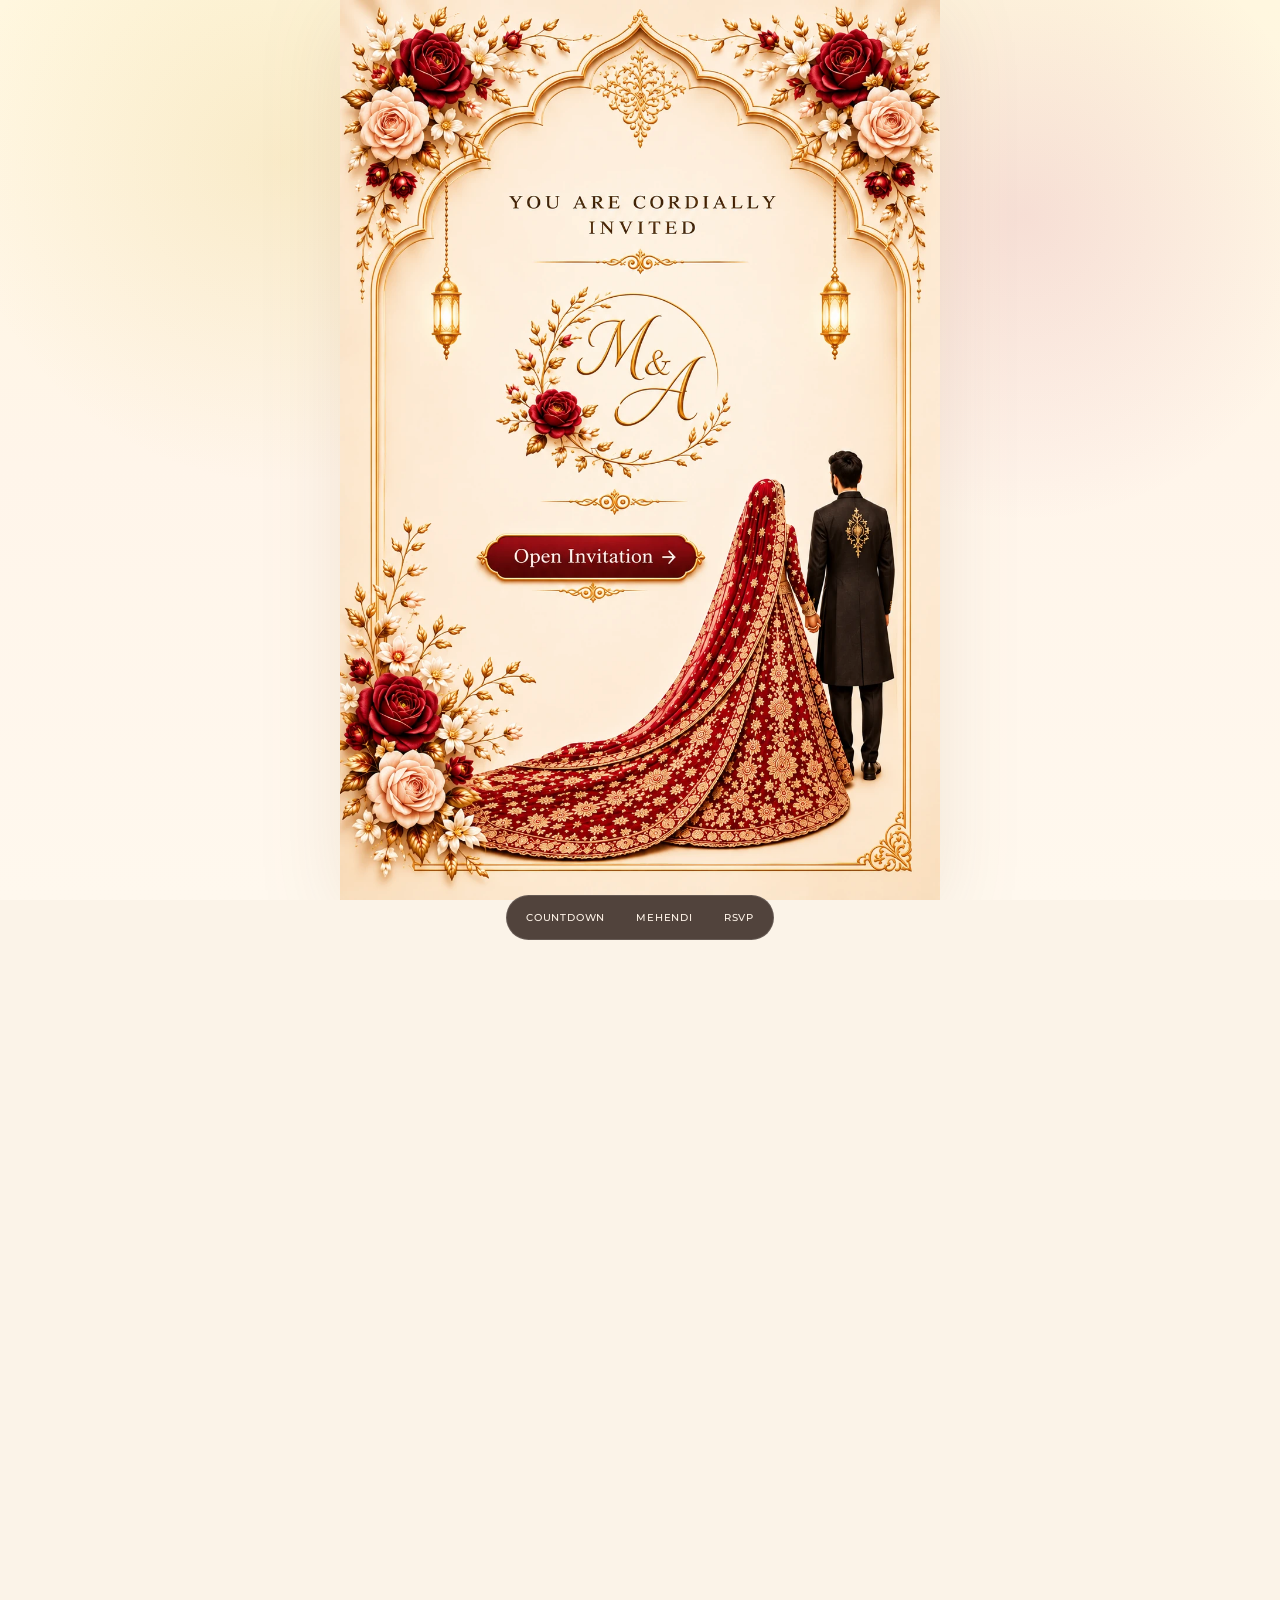
==== mehendi.html @ 067cf997 "Add files via upload" ====
<!DOCTYPE html>

<html class="" lang="en">
<head>
<meta charset="utf-8"/>
<meta content="width=device-width,initial-scale=1,viewport-fit=cover" name="viewport"/>
<meta content="#f7f1e8" name="theme-color"/>
<title>Mehvash &amp; Aliqyaan | Mehendi</title>
<meta content="Mehendi of Mehvash and Aliqyaan, Thursday 17 December 2026, Mehmaan Banquets, Mazagaon, Mumbai." name="description"/>
<link href="https://fonts.googleapis.com" rel="preconnect"/>
<link crossorigin="" href="https://fonts.gstatic.com" rel="preconnect"/>
<link href="https://fonts.googleapis.com/css2?family=Cormorant+Garamond:wght@400;500;600;700&amp;family=Great+Vibes&amp;family=Montserrat:wght@400;500;600&amp;display=swap" rel="stylesheet"/>
<link href="css/style.css" rel="stylesheet"/>
<link as="image" href="images/flower-burst-sprites.webp" rel="preload"/>
</head>
<body>
<div aria-hidden="true" class="invite-side-borders">
<div class="invite-side-border left"></div>
<div class="invite-side-border right"></div>
</div>
<div aria-hidden="true" class="petals"></div>
<div aria-hidden="true" class="ambient-flowers" id="ambientFlowers"></div>
<header class="hero" id="home"><div class="approved-cover">
<img class="approved-cover-art" src="images/approved-opening.webp" alt="M and A royal wedding invitation with floral arch, illuminated lanterns and couple" fetchpriority="high" />
<div class="approved-couple-motion" aria-hidden="true"></div>
<div class="approved-lantern approved-lantern-left" aria-hidden="true"></div>
<div class="approved-lantern approved-lantern-right" aria-hidden="true"></div>
<button type="button" id="openInvite" class="approved-open-button" aria-label="Open Invitation"><span class="sr-only">Open Invitation</span></button>
<div id="royalPetals" class="royal-petal-stage" aria-hidden="true"></div>
</div></header>
<main class="invite hidden" id="invite">
<section class="invitation-paper reveal" id="reception-details" aria-label="Mehendi invitation">
<div aria-hidden="true" class="paper-corner tl"></div><div aria-hidden="true" class="paper-corner tr"></div><div aria-hidden="true" class="paper-corner bl"></div><div aria-hidden="true" class="paper-corner br"></div>
<div class="paper-content">
<div class="paper-ornament ornamental-rule" aria-hidden="true"><span></span></div>
<div class="bismillah" dir="rtl" lang="ar">بِسْمِ اللَّهِ الرَّحْمَٰنِ الرَّحِيمِ</div>
<p class="blessing-copy">By the Grace of Allah, Vasila-e-Panjatan Pak (A.S.), Janabe Abbas Alamdar (A.S.), Eternal blessings of Maulaya Nooruddin Saheb (R.A.) &amp; Al Hayyul Muqaddas Syedna Mohammed Burhanuddin Saheb (R.A.) and dua of His Holiness Dr. Syedna Abu Jaffar us Sadiq Ali Qadar Mufaddal Saifuddin (T.U.S.)</p>
<div class="gold-divider ornamental-rule" aria-hidden="true"><span></span></div>
<p class="paper-kicker">With Blessings of</p><p class="family-lines">Late Kutubuddin Sulemanji Godiwala<br>Mrs. Mariam &amp; Late Mr. Taufiqhusain Savai</p>
<p class="hosts"><strong>Mrs. Safiabai K. Godiwala</strong><br><strong>Mrs. Tasneem &amp; Mr. Firoz Godiwala</strong></p>
<p class="invite-phrase">request the pleasure of your company to celebrate the</p>
<h1 class="paper-title">Mehendi</h1>
<p class="invite-phrase">of our beloved granddaughter &amp; daughter</p>
<div class="paper-names"><span>Mehvash</span><b>&amp;</b><span>Aliqyaan</span></div>
<p class="nickname">(Raju)</p>
<p class="parents">S/o. Late Verabhararao &amp; Mrs. Varalakshmi Gudhe</p>
<div class="gold-divider ornamental-rule" aria-hidden="true"><span></span></div>
<p class="paper-kicker insha">Insha Allah</p>
<div class="paper-date"><strong>Thursday, 17 December 2026</strong><span>10:30 AM onwards</span></div>
<p class="hijri">9th Rajjab 1448 Hijri</p>
<div class="gold-divider ornamental-rule" aria-hidden="true"><span></span></div>
<p class="paper-kicker">Venue</p><h2 class="paper-venue">Mehmaan Banquets</h2>
<p class="paper-address">Near Mufaddal Markaz, Husain Patel Marg,<br>Opp. Hamza Tower, Garden Lane,<br>Mazagaon, Mumbai - 400 010</p>
</div></section>
<section class="countdown-section reveal" id="countdown">
<div aria-hidden="true" class="card-corner tl"></div><div aria-hidden="true" class="card-corner tr"></div><div aria-hidden="true" class="card-corner bl"></div><div aria-hidden="true" class="card-corner br"></div>
<p class="kicker">Counting down to</p>
<h2>Mehendi</h2>
<p class="countdown-date">Thursday · 17 December 2026 · 10:30 AM onwards</p>
<div class="countdown-flourish ornamental-rule" aria-hidden="true"><span></span></div>
<div aria-label="Countdown to the Mehendi" class="countdown" role="timer" data-target="2026-12-17T10:30:00+05:30">
<div><strong id="days">00</strong><span>Days</span></div>
<div><strong id="hours">00</strong><span>Hours</span></div>
<div><strong id="minutes">00</strong><span>Minutes</span></div>
<div><strong id="seconds">00</strong><span>Seconds</span></div>
</div>
<p class="countdown-caption" id="countdownCaption">Until we celebrate together</p>
<div class="royal-actions"><a class="royal-action" href="https://calendar.google.com/calendar/render?action=TEMPLATE&amp;text=Mehvash+%26+Aliqyaan+Mehendi&amp;dates=20261217T050000Z%2F20261217T090000Z&amp;details=Mehendi&amp;location=Mehmaan+Banquets%2C+Near+Mufaddal+Markaz%2C+Husain+Patel+Marg%2C+Opp.+Hamza+Tower%2C+Garden+Lane%2C+Mazagaon%2C+Mumbai+400010" target="_blank" rel="noopener noreferrer"><span class="action-icon" aria-hidden="true"><svg viewBox="0 0 24 24"><rect x="3" y="5" width="18" height="16" rx="2"/><path d="M7 3v4M17 3v4M3 10h18M8 15h3M13 15h3"/></svg></span> Add to Calendar</a><a class="royal-action" href="https://www.google.com/maps/dir/?api=1&amp;destination=Mehmaan+Banquets%2C+Husain+Patel+Marg%2C+Mazagaon%2C+Mumbai+400010" target="_blank" rel="noopener noreferrer"><span class="action-icon" aria-hidden="true"><svg viewBox="0 0 24 24"><path d="M20 10c0 6-8 12-8 12S4 16 4 10a8 8 0 1 1 16 0Z"/><circle cx="12" cy="10" r="2.5"/></svg></span> Get Directions</a></div>
</section>


<section class="rsvp-section reveal" id="rsvp">
<div aria-hidden="true" class="card-corner tl"></div><div aria-hidden="true" class="card-corner tr"></div><div aria-hidden="true" class="card-corner bl"></div><div aria-hidden="true" class="card-corner br"></div>
<div class="rsvp-card">
<div class="rsvp-ornament ornamental-rule" aria-hidden="true"><span></span></div>
<p class="kicker">Kindly Respond</p>
<h2>RSVP</h2>
<p class="rsvp-copy">
          We would be delighted to celebrate with you. Please let us know if you will be joining us.
        </p>
<button class="royal-action royal-action-button" id="rsvpOpen" type="button"><span class="action-icon" aria-hidden="true"><svg viewBox="0 0 24 24"><rect x="2" y="5" width="20" height="14" rx="2"/><path d="m3 7 9 7 9-7"/></svg></span> RSVP Now <span aria-hidden="true">›</span></button>
<p class="rsvp-contact"><span class="rsvp-contact-label">R.S.V.P.</span>Mrs. Tasneem &amp; Mr. Firoz Godiwala<br><a href="tel:+919821693838">98216 93838</a> · <a href="tel:+919821893838">98218 93838</a></p>
</div>
</section>
</main>
<button aria-label="Pause background music" class="music-toggle" id="musicToggle" title="Music">♪</button>
<div class="music-status" id="musicStatus" role="status" aria-live="polite" hidden></div>
<nav class="bottom-nav" id="bottomNav">

<a href="#countdown">Countdown</a>
<a href="#reception-details">Mehendi</a>
<a href="#rsvp">RSVP</a>
</nav>
<script src="js/invitation.js"></script>
<div aria-labelledby="rsvpTitle" aria-modal="true" class="rsvp-modal" hidden id="rsvpModal" role="dialog">
<div class="rsvp-dialog">
<button aria-label="Close RSVP" class="modal-close" id="rsvpClose" type="button">×</button>
<div class="rsvp-modal-ornament ornamental-rule" aria-hidden="true"><span></span></div>
<p class="kicker">Your presence is our joy</p><h2 id="rsvpTitle">Kindly RSVP</h2>
<p class="rsvp-dialog-intro">Please let us know if you will celebrate with us.</p>
<form id="guestForm" data-event="mehendi">
<label><span class="field-label">Full name</span><input autocomplete="name" maxlength="100" name="name" required placeholder="Your full name" /></label>
<div class="guest-counts"><label><span class="field-label">Ladies</span><input max="20" min="0" name="ladies" type="number" inputmode="numeric" value="1" data-count /></label><label><span class="field-label">Gents</span><input max="20" min="0" name="gents" type="number" inputmode="numeric" value="0" data-count /></label></div>
<p class="count-hint">Including yourself</p>
<fieldset class="attendance-options"><legend>Will you be attending?</legend><label><input type="radio" name="attending" value="Yes" required checked /><span>Joyfully accepts</span></label><label><input type="radio" name="attending" value="No" required /><span>Regretfully declines</span></label></fieldset>
<button class="royal-action royal-action-button submit-rsvp" type="submit"><span class="action-icon" aria-hidden="true"><svg viewBox="0 0 24 24"><path d="m22 2-7 20-4-9-9-4Z"/><path d="M22 2 11 13"/></svg></span> <span id="submitLabel">Send RSVP</span></button>
<p id="rsvpStatus" role="status" aria-live="polite"></p>
</form><p class="local-note" id="rsvpModeNote"></p></div></div>
<script src="js/config.js"></script><script src="js/rsvp.js"></script></body></html>
---- css/style.css ----
:root{
  --ivory:#f7f1e8;
  --paper:#fffaf2;
  --ink:#40362e;
  --muted:#7d6e62;
  --rose:#9b5d5c;
  --rose-dark:#6d3f40;
  --gold:#b58a52;
  --line:rgba(126,91,64,.23);
  --shadow:0 24px 70px rgba(62,42,30,.18);
}
*{box-sizing:border-box}
html{scroll-behavior:smooth}

body{
  margin:0;
  color:var(--ink);
  background:
    radial-gradient(circle at 15% 10%,rgba(181,138,82,.10),transparent 28%),
    radial-gradient(circle at 88% 30%,rgba(155,93,92,.09),transparent 25%),
    var(--ivory);
  font-family:"Cormorant Garamond",serif;
  overflow-x:hidden;
}
body::before{
  content:"";
  position:fixed; inset:0; pointer-events:none; z-index:-1;
  background-image:url("data:image/svg+xml,%3Csvg xmlns='http://www.w3.org/2000/svg' width='180' height='180' viewBox='0 0 180 180'%3E%3Cg fill='none' stroke='%23b58a52' stroke-opacity='.055'%3E%3Cpath d='M20 90c30-45 55-45 80 0s50 45 60 0'/%3E%3Ccircle cx='22' cy='90' r='3'/%3E%3Ccircle cx='158' cy='90' r='3'/%3E%3C/g%3E%3C/svg%3E");
}
a{color:inherit}
.hero{
  min-height:100svh;
  display:grid;
  place-items:center;
  padding:28px 20px 72px;
  position:relative;
  isolation:isolate;
}



.eyebrow,.kicker{
  font:600 11px "Montserrat",sans-serif;
  letter-spacing:.28em;text-transform:uppercase;color:var(--gold);
}

.hero h1{
  margin:14px 0 12px; line-height:.88; font-weight:400;
}
.hero h1 span{
  display:block;font-family:"Great Vibes",cursive;font-size:clamp(64px,18vw,118px);color:var(--rose-dark)
}
.hero h1 small{
  display:block;font-size:26px;color:var(--gold);font-weight:400;margin:8px 0
}

.invite{transition:.6s}
.hidden{visibility:hidden}
section{padding:95px 22px}

.intro h2,.section-heading h2,.countdown-section h2,.closing h2{
  font-size:clamp(43px,8vw,72px);font-weight:500;margin:8px 0 18px;line-height:1
}

.countdown-section{
  text-align:center;
  background:linear-gradient(rgba(72,49,40,.94),rgba(72,49,40,.94)),
    radial-gradient(circle at 20% 20%,#8a6154,#3f302a);
  color:#fff8ef;
}
.countdown-section .kicker{color:#dbb982}
.countdown-date{font-size:20px;color:#e6d8ca}
.countdown{
  max-width:760px;margin:32px auto 12px;
  display:grid;grid-template-columns:repeat(4,1fr);gap:12px
}
.countdown div{
  border:1px solid rgba(255,255,255,.18);border-radius:18px;padding:22px 8px 16px;
  background:rgba(255,255,255,.05);backdrop-filter:blur(5px)
}
.countdown strong{display:block;font-size:clamp(34px,8vw,60px);font-weight:500}
.countdown span{font:500 10px "Montserrat",sans-serif;letter-spacing:.18em;text-transform:uppercase;color:#dccbbb}

.bottom-nav{
  position:fixed;bottom:14px;left:50%;transform:translateX(-50%) translateY(120%);
  z-index:20;background:rgba(63,48,42,.9);backdrop-filter:blur(12px);
  border:1px solid rgba(255,255,255,.12);border-radius:99px;padding:5px;
  display:flex;gap:3px;transition:.6s
}
.bottom-nav.show{transform:translateX(-50%) translateY(0)}
.bottom-nav a{
  color:#fff4e9;text-decoration:none;padding:10px 14px;border-radius:99px;
  font:500 10px "Montserrat",sans-serif;letter-spacing:.08em;text-transform:uppercase
}
.bottom-nav a:hover{background:rgba(255,255,255,.09)}
.reveal{opacity:0;transform:translateY(28px);transition:opacity .9s ease,transform .9s ease}
.reveal.visible{opacity:1;transform:none}

.petals span{
  position:fixed;top:-30px;z-index:0;pointer-events:none;color:rgba(155,93,92,.22);
  animation:fall linear forwards;font-size:18px
}
@keyframes fall{to{transform:translate3d(var(--drift),110vh,0) rotate(360deg);opacity:.1}}

@media(max-width:740px){
  section{padding:76px 18px}
  
  
  
  .countdown{gap:7px}
  .countdown div{border-radius:14px;padding:18px 4px 13px}
  
  
}

/* --- Draft 2: refined envelope --- */

.blessing-copy{
  margin:30px auto 26px;
  max-width:760px;
  padding:26px 24px;
  border-block:1px solid var(--line);
}
.blessing-copy p{font-size:20px!important;line-height:1.75!important;margin:0!important;color:#5e5147!important}
.bismillah{
  font-family:"Amiri","Cormorant Garamond",serif;
  font-size:32px;color:var(--rose-dark);margin:30px 0 18px
}

.music-toggle{
  position:fixed;right:16px;bottom:18px;z-index:30;
  width:48px;height:48px;border-radius:50%;border:1px solid rgba(255,255,255,.18);
  background:rgba(63,48,42,.92);color:#fff4e9;
  font:24px Georgia,serif;cursor:pointer;box-shadow:0 8px 24px rgba(45,30,25,.22);
  transform:translateY(100px);opacity:0;transition:.5s ease
}
.music-toggle.show{transform:none;opacity:1}
.music-toggle.paused{opacity:.55}
.music-toggle::after{
  content:"";position:absolute;inset:-5px;border:1px solid rgba(181,138,82,.4);border-radius:50%;
  animation:musicPulse 2.2s infinite
}
.music-toggle.paused::after{animation:none}
@keyframes musicPulse{50%{transform:scale(1.12);opacity:.2}}

@media(max-width:740px){
  
  
  .blessing-copy{padding-inline:10px}
  .blessing-copy p{font-size:18px!important}
  
  .music-toggle{right:12px;bottom:75px}
}

/* --- Draft 3: celebratory jewel-tone wedding theme --- */
:root{
  --ivory:#fff8e8;
  --paper:#fffaf0;
  --ink:#3b2436;
  --muted:#7b5b67;
  --rose:#b21f59;
  --rose-dark:#7f143f;
  --gold:#d6a52a;
  --line:rgba(182,126,31,.30);
  --shadow:0 24px 70px rgba(91,28,57,.18);
}

body{
  background:
    radial-gradient(circle at 12% 8%,rgba(214,165,42,.18),transparent 26%),
    radial-gradient(circle at 88% 22%,rgba(178,31,89,.16),transparent 24%),
    radial-gradient(circle at 50% 78%,rgba(83,42,117,.11),transparent 30%),
    linear-gradient(180deg,#fff8e8 0%,#fff4df 46%,#fff8ee 100%);
}

body::before{
  background-image:
    radial-gradient(circle at 20% 20%,rgba(214,165,42,.08) 0 2px,transparent 2px),
    radial-gradient(circle at 80% 70%,rgba(178,31,89,.06) 0 2px,transparent 2px);
  background-size:44px 44px,58px 58px;
}

.hero{
  background:
    radial-gradient(circle at 20% 15%,rgba(255,218,115,.22),transparent 28%),
    radial-gradient(circle at 85% 25%,rgba(178,31,89,.16),transparent 26%),
    linear-gradient(180deg,#fff5db,#fff9ef);
}

.hero h1 span,
.event-details h3,
.couple-lockup span,
.closing h2 span,
.compliments .family-word{
  color:#9b174d;
}

.bismillah{
  color:#8f1647;
  font-size:36px;
  text-shadow:0 1px 0 #fff;
}

.blessing-copy{
  background:linear-gradient(145deg,rgba(255,255,255,.62),rgba(255,245,219,.78));
  border:1px solid rgba(214,165,42,.42);
  border-radius:24px;
  box-shadow:0 14px 36px rgba(130,67,20,.08);
}

.countdown-section{
  background:
    radial-gradient(circle at 20% 10%,rgba(255,204,84,.18),transparent 24%),
    radial-gradient(circle at 80% 80%,rgba(191,52,103,.25),transparent 30%),
    linear-gradient(135deg,#5a1747 0%,#7f143f 45%,#4b1d58 100%);
}

.countdown-section .kicker{
  color:#ffd36b;
}

.countdown div{
  background:rgba(255,255,255,.08);
  border-color:rgba(255,221,138,.28);
}

.countdown span{
  color:#f4dba5;
}

.event-time,
.venue span,
.kicker{
  color:#c28c19;
}

.music-toggle{
  background:linear-gradient(145deg,#7f143f,#4f1a55);
  color:#ffe8a7;
}

@media(max-width:740px){
  .bismillah{font-size:30px}
}

/* --- Draft 3 Heart Intro + MP3 version --- */
.hero{
  min-height:100svh;
  display:grid;
  place-items:center;
  padding:28px 20px 72px;
  position:relative;
  isolation:isolate;
  overflow:hidden;
}
.hero::before{
  content:"";
  position:absolute; inset:0; z-index:-1;
  background:
    radial-gradient(circle at 50% 34%, rgba(255,255,255,.58), transparent 19%),
    radial-gradient(circle at 22% 18%, rgba(214,165,42,.14), transparent 26%),
    radial-gradient(circle at 80% 24%, rgba(178,31,89,.11), transparent 25%),
    linear-gradient(180deg,#fff7df 0%,#fff5ea 52%,#fff8ee 100%);
}





/* hide old envelope-only pieces if any remain */

/* --- Refined jeweled heart + floral opening --- */



.burst-flower{
  position:absolute;
  left:50%;top:50%;
  width:36px;height:36px;
  background-image:url("../images/flower-burst-sprites.webp");
  background-size:200% 200%;
  background-repeat:no-repeat;
  transform:translate(-50%,-50%) scale(.2);
  opacity:0;
  animation:flowerExplode var(--dur) cubic-bezier(.14,.72,.22,1) forwards;
  animation-delay:var(--delay);
}
.burst-flower::before{
  content:none;
  position:absolute;inset:0;
  background:var(--flower);
  border-radius:50% 0 50% 50%;
  transform:rotate(45deg);
  box-shadow:
    0 -8px 0 -2px var(--flower),
    8px 0 0 -2px var(--flower),
    0 8px 0 -2px var(--flower),
    -8px 0 0 -2px var(--flower);
}
.burst-flower::after{
  content:none;
  position:absolute;left:50%;top:50%;
  width:5px;height:5px;border-radius:50%;
  background:#f1cf68;
  transform:translate(-50%,-50%);
}
@keyframes flowerExplode{
  0%{opacity:0;transform:translate(-50%,-50%) scale(.15) rotate(0)}
  16%{opacity:1}
  72%{opacity:.92}
  100%{
    opacity:0;
    transform:
      translate(calc(-50% + var(--x)),calc(-50% + var(--y)))
      scale(var(--scale)) rotate(var(--rot));
  }
}

/* subtle, low-density flowers across the invitation */
.ambient-flowers{
  position:fixed;
  inset:0;
  z-index:0;
  pointer-events:none;
  overflow:hidden;
}
.ambient-flower{
  position:absolute;
  top:-40px;
  width:12px;height:12px;
  opacity:0;
  animation:ambientFall var(--fallDur) linear forwards;
}
.ambient-flower::before{
  content:"";
  position:absolute;inset:0;
  background:var(--flower);
  border-radius:50% 0 50% 50%;
  transform:rotate(45deg);
  box-shadow:
    0 -5px 0 -1px var(--flower),
    5px 0 0 -1px var(--flower),
    0 5px 0 -1px var(--flower),
    -5px 0 0 -1px var(--flower);
}
.ambient-flower::after{
  content:"";
  position:absolute;left:50%;top:50%;
  width:3px;height:3px;border-radius:50%;
  background:rgba(214,165,42,.75);
  transform:translate(-50%,-50%);
}
@keyframes ambientFall{
  0%{
    opacity:0;
    transform:translate3d(0,-20px,0) rotate(0deg) scale(var(--flowerScale));
  }
  10%{opacity:var(--flowerOpacity)}
  88%{opacity:var(--flowerOpacity)}
  100%{
    opacity:0;
    transform:translate3d(var(--drift),110vh,0) rotate(var(--spin)) scale(var(--flowerScale));
  }
}

/* keep decorative flowers behind all content */
.hero,.invite,.bottom-nav,.music-toggle{position:relative;z-index:2}
.bottom-nav,.music-toggle{position:fixed}

/* disable older star/petal stream in this version */
.petals{display:none!important;}

@media(max-width:740px){
  
  .burst-flower{width:30px;height:30px}
}

/* --- Mobile-first refinements + RSVP --- */
html{
  -webkit-text-size-adjust:100%;
}
body{
  min-width:320px;
}
img,svg{
  max-width:100%;
}
button,a{
  -webkit-tap-highlight-color:transparent;
}
.hero-content,
.intro,
.events-section,
.compliments,
.closing,
.rsvp-section{
  width:100%;
}

.rsvp-section{
  padding:90px 20px;
  max-width:900px;
  margin:0 auto;
}
.rsvp-card{
  position:relative;
  text-align:center;
  padding:54px 34px;
  border:1px solid rgba(214,165,42,.42);
  border-radius:28px;
  background:
    radial-gradient(circle at 50% 0%,rgba(214,165,42,.14),transparent 32%),
    linear-gradient(145deg,rgba(255,255,255,.92),rgba(255,240,226,.90));
  box-shadow:0 22px 60px rgba(104,33,68,.13);
  overflow:hidden;
}
.rsvp-card::before,
.rsvp-card::after{
  content:"";
  position:absolute;
  width:110px;height:110px;
  border:1px solid rgba(178,31,89,.18);
  border-radius:50%;
}
.rsvp-card::before{left:-48px;top:-48px}
.rsvp-card::after{right:-48px;bottom:-48px}
.rsvp-ornament{
  font-size:28px;
  color:var(--gold);
}
.rsvp-card h2{
  margin:8px 0 12px;
  font-size:clamp(48px,8vw,72px);
  font-weight:500;
  color:var(--rose-dark);
}
.rsvp-copy{
  max-width:620px;
  margin:0 auto 28px;
  font-size:20px;
  line-height:1.6;
  color:#66574d;
}

@media(max-width:740px){
  .hero{
    min-height:100svh;
    padding:18px 16px 84px;
  }
  
  
  
  .hero h1 span{
    font-size:clamp(58px,20vw,88px);
  }
  
  
  

  section{
    padding:68px 16px;
  }

  
  .blessing-copy{
    margin:22px 0;
    padding:22px 16px;
    border-radius:18px;
  }
  .blessing-copy p{
    font-size:17px!important;
    line-height:1.68!important;
  }
  .bismillah{
    font-size:30px;
    line-height:1.5;
    margin-top:8px;
  }
  
  
  
  
  
  
  

  .countdown-section{
    padding-left:12px;
    padding-right:12px;
  }
  .countdown-section h2{
    font-size:42px;
  }
  .countdown-date{
    font-size:18px;
  }
  .countdown{
    grid-template-columns:repeat(4,minmax(0,1fr));
    width:100%;
    gap:6px;
  }
  .countdown div{
    min-width:0;
    padding:15px 2px 12px;
    border-radius:12px;
  }
  .countdown strong{
    font-size:clamp(27px,9vw,40px);
  }
  .countdown span{
    font-size:8px;
    letter-spacing:.10em;
  }
  

  
  
  
  
  
  
  
  
  
  
  
  
  
  
  

  .rsvp-section{
    padding:64px 14px;
  }
  .rsvp-card{
    padding:38px 18px;
    border-radius:22px;
  }
  .rsvp-card h2{
    font-size:50px;
  }
  .rsvp-copy{
    font-size:18px;
  }
  
  

  
  

  .bottom-nav{
    bottom:8px;
    max-width:calc(100vw - 16px);
    overflow-x:auto;
    padding:4px;
    gap:0;
    scrollbar-width:none;
  }
  .bottom-nav::-webkit-scrollbar{display:none}
  .bottom-nav a{
    flex:0 0 auto;
    padding:10px 11px;
    font-size:9px;
    letter-spacing:.05em;
  }
  .music-toggle{
    right:10px;
    bottom:64px;
    width:44px;
    height:44px;
  }

  .ambient-flower{
    width:10px;
    height:10px;
  }
}

@media(max-width:390px){
  .hero h1 span{
    font-size:56px;
  }
  
  .countdown span{
    letter-spacing:.06em;
    font-size:7px;
  }
  
  .bottom-nav a{
    padding:9px 9px;
  }
}

/* Keep the opening artwork proportional, including on landscape screens. */

/* Fixed floral edges stay in place while the opened invitation scrolls. */
:root{--invite-border-width:clamp(24px,6vw,96px)}
.invite-side-borders{
  position:fixed;
  inset:0;
  z-index:10;
  pointer-events:none;
  user-select:none;
  opacity:0;
  visibility:hidden;
  transition:opacity 1s ease,visibility 1s ease;
}
.invite-open .invite-side-borders{opacity:1;visibility:visible}
.invite-side-border{
  position:absolute;
  top:0;
  bottom:0;
  width:var(--invite-border-width);
  /* The floral artwork occupies the middle third of the transparent PNG.
     Fit that strip to the rail and repeat vertically without stretching it. */
  background-position:center top;
  background-size:300% auto;
  background-repeat:repeat-y;
  background-color:transparent;
}
.invite-side-border.left{left:0}
.invite-side-border.right{right:0;transform:scaleX(-1)}
#invite{
  padding-inline:calc(var(--invite-border-width) + 8px);
}

@media(max-width:740px){
  #invite > section{padding-inline:10px}
  
  
  
  #invite .countdown{gap:4px}
  #invite .countdown strong{font-size:clamp(26px,7vw,44px)}
}
@media(prefers-reduced-motion:reduce){
  .invite-side-borders{transition:none}
}

/* Separate artwork from details so long addresses never obscure it. */

/* Compact event details with touch-friendly inline map links. */

/* Keep the hashtag proportional and allow the revealed hero to grow on phones. */


/* A single reception card stands alone without timeline markers. */

/* Reception-specific refinements, preserving the original reference design */
:root{color-scheme:light}
body{background:#fcf4e9}

.rsvp-modal[hidden]{display:none!important}
.rsvp-modal{position:fixed;inset:0;z-index:99999;background:rgba(42,14,20,.66);display:grid;place-items:center;padding:18px;overflow:auto}
.rsvp-dialog{position:relative;width:min(100%,470px);max-height:92vh;overflow:auto;background:#fff7e9;border:2px solid #c49a50;border-radius:20px;padding:35px 24px;box-shadow:0 20px 70px #260d184a;text-align:center;color:#4b2520}
.rsvp-dialog h2{color:#861e35;font-family:"Cormorant Garamond",serif;font-size:2.5rem;margin:8px}
.rsvp-dialog form{display:grid;gap:14px;text-align:left}
.rsvp-dialog label{display:grid;gap:6px;font:500 14px Montserrat,sans-serif}
.rsvp-dialog input,.rsvp-dialog select{width:100%;border:1px solid #cba971;background:#fffdf7;border-radius:8px;padding:12px;font:inherit;color:#4b2520}

.modal-close{position:absolute;right:14px;top:10px;border:0;background:none;font-size:30px;color:#8b1d36;cursor:pointer}
.local-note{font-size:12px;line-height:1.5;opacity:.8;margin-top:14px}
@media(max-width:600px){.rsvp-dialog{padding:30px 18px}}

/* Royal cover: approved M&A artwork, while keeping the reference site's inner pages. */
html,body {background:#fbf3e8!important;}

.sr-only{position:absolute;width:1px;height:1px;overflow:hidden;clip:rect(0,0,0,0);white-space:nowrap;}
.royal-petal-stage{position:absolute;inset:0;pointer-events:none;overflow:hidden;z-index:4;}
.royal-petal{position:absolute;left:var(--x);top:-8%;width:13px;height:18px;background:linear-gradient(130deg,#a30d32,#ef9b9c);border-radius:80% 0 80% 10%;opacity:0;animation:royal-petal-fall var(--duration) ease-in var(--delay) both;}
@keyframes royal-petal-fall{0%{transform:translate3d(0,-30px,0) rotate(0);opacity:0}15%{opacity:.9}100%{transform:translate3d(var(--drift),110svh,0) rotate(550deg);opacity:0}}
.hero.royal-exiting{animation:royal-exit .85s ease-in forwards;}
@keyframes royal-exit{to{opacity:0;transform:scale(1.025)}}
/* Prevent the older large side artwork from competing with the approved cover. */
.invite-side-borders{display:none!important;}
#invite{background:#fbf3e8!important;}
@media (prefers-reduced-motion:reduce){.royal-petal{animation:none}.hero.royal-exiting{animation:none}}

/* Single-reception refinements: no side-by-side festivities timeline. */
#home[hidden],.hero[hidden]{display:none!important;visibility:hidden!important;}
body.invite-open #home{pointer-events:none;}
body.invite-open #invite{display:block!important;}

#countdown{scroll-margin-top:30px;}
#invite{scroll-margin-top:0;}

/* Approved original M&A opening: preserve full-resolution art and animate only the lantern glow and couple. */
#home.hero{min-height:0!important;height:100svh!important;display:flex!important;align-items:center!important;justify-content:center!important;padding:0!important;overflow:hidden!important;background:radial-gradient(ellipse at 50% 18%,#fffaf1,#fff5e8 60%,#f9e9d5)!important;}
#home .approved-cover{position:relative!important;isolation:isolate;flex:none;width:min(100vw,calc(100svh * 1086 / 1448),850px)!important;height:auto!important;aspect-ratio:1086/1448!important;max-height:100svh!important;overflow:hidden!important;filter:drop-shadow(0 16px 40px rgba(124,76,29,.10));}
.approved-cover-art{position:absolute;inset:0;width:100%;height:100%;object-fit:fill;display:block;}
.approved-couple-motion{position:absolute;inset:0;pointer-events:none;background:url("../images/approved-opening.webp") center / 100% 100% no-repeat;clip-path:polygon(44% 51%,57% 49%,62% 52%,64% 56%,65% 68%,64% 81%,57% 82%,48% 81%,39% 82%,21% 82%,17% 80%,35% 74%,40% 67%,41% 56%);animation:approvedWalk 2.4s ease-in-out infinite;transform-origin:56% 80%;}
@keyframes approvedWalk{0%,100%{transform:translateY(0)}25%{transform:translateY(-.55%)}50%{transform:translateY(.35%)}75%{transform:translateY(-.3%)}}
.approved-lantern{position:absolute;top:26%;width:14%;height:17%;border-radius:50%;pointer-events:none;mix-blend-mode:screen;background:radial-gradient(ellipse at center,rgba(255,253,209,.94) 0%,rgba(255,217,91,.63) 16%,rgba(255,175,53,.28) 43%,transparent 75%);filter:blur(8px);animation:approvedGlow 2.7s ease-in-out infinite alternate;z-index:3;}
.approved-lantern-left{left:13%}.approved-lantern-right{right:13%;animation-delay:-1.35s}
@keyframes approvedGlow{from{opacity:.2;transform:scale(.74)}to{opacity:.96;transform:scale(1.32)}}
#home .approved-open-button{position:absolute;left:25.8%;top:82%;width:48.5%;height:6.5%;border:0;background:transparent;cursor:pointer;border-radius:999px;z-index:8;touch-action:manipulation;}
#home .approved-open-button:focus-visible{outline:3px solid #7b0c20;outline-offset:3px}
#home .royal-petal-stage{z-index:9}
@media(max-width:600px){#home .approved-cover{filter:none}}
@media(prefers-reduced-motion:reduce){.approved-couple-motion,.approved-lantern{animation:none!important}}

/* Exact portrait dimensions and artwork-aligned interaction for approved cover. */
#home .approved-cover{width:min(100vw,calc(100svh * 1024 / 1535),850px)!important;aspect-ratio:1024/1535!important;max-height:100svh!important;}
#home .approved-open-button{left:22.7%;top:59.1%;width:38.5%;height:5.7%;}
.approved-couple-motion{display:none!important;}
.approved-lantern{top:28%;width:9%;height:12%;filter:blur(7px);opacity:.32;}
.approved-lantern-left{left:13%;}.approved-lantern-right{right:13%;}

/* Final approved invitation design — typography is real HTML; floral corners are separate assets. */
#invite{background:linear-gradient(90deg,#f8ecda,#fffaf2 16%,#fffaf2 84%,#f8ecda)!important;padding:clamp(12px,3vw,40px) 12px 80px!important;}
.invitation-paper{position:relative;isolation:isolate;overflow:hidden;max-width:820px;margin:0 auto 46px;padding:clamp(40px,7vw,75px) clamp(25px,6vw,78px);background:radial-gradient(ellipse at 50% 45%,#fffdf8 0%,#fff7ec 75%,#f9e8d4 100%);border:2px solid #c88a3d;outline:1px solid #e6bd79;outline-offset:-10px;box-shadow:0 18px 60px rgba(106,53,25,.13);text-align:center;color:#432a21;}
.invitation-paper:before{content:"";position:absolute;inset:18px;border:1px solid rgba(183,118,47,.5);border-radius:47% 47% 4px 4px / 7% 7% 4px 4px;pointer-events:none;z-index:0;}
.paper-content{position:relative;z-index:2;max-width:610px;margin:auto;}
.paper-corner{position:absolute;z-index:1;pointer-events:none;width:min(39%,300px);aspect-ratio:1/1;background-size:100% 100%;background-repeat:no-repeat;opacity:.95;}
.paper-corner.bl{bottom:0;left:0;background-image:url("../images/floral-bl.webp")}.paper-corner.br{bottom:0;right:0;background-image:url("../images/floral-br.webp")}
.paper-ornament{font-size:34px;color:#bb7b2c;margin-bottom:22px;padding-top:30px}.invitation-paper .bismillah{font-size:clamp(20px,3vw,28px);color:#82172b;margin:0 0 18px;line-height:1.6}
.invitation-paper .blessing-copy{font:400 clamp(13px,1.8vw,16px)/1.8 "Cormorant Garamond",Georgia,serif;max-width:570px;margin:0 auto 20px;}
.gold-divider{font-size:26px;color:#b77d35;margin:19px auto;line-height:1}
.paper-kicker{font:600 12px/1.7 Montserrat,sans-serif;text-transform:uppercase;letter-spacing:.18em;color:#9b5b25;margin:16px 0 8px}
.family-lines,.hosts{font:500 clamp(17px,2.4vw,22px)/1.5 "Cormorant Garamond",Georgia,serif;margin:8px auto 20px}
.hosts{font-size:clamp(18px,2.6vw,24px);color:#6f1728}
.invite-phrase{font:italic 20px/1.4 "Cormorant Garamond",Georgia,serif;margin:15px auto}
.paper-title{font:500 clamp(39px,7vw,64px)/1.1 "Great Vibes","Cormorant Garamond",serif;color:#8b122a;margin:16px 0}
.paper-names{display:flex;flex-wrap:wrap;justify-content:center;align-items:center;gap:7px 16px;margin:15px 0;color:#85122a;font:500 clamp(42px,7vw,65px)/1.15 "Great Vibes","Cormorant Garamond",serif}
.paper-names b{font:400 30px "Cormorant Garamond",serif;color:#bd873c}
.parents,.hijri{font:400 17px/1.5 "Cormorant Garamond",Georgia,serif;margin:10px 0}
.paper-date{display:grid;gap:5px;color:#81182a}.paper-date strong{font:600 clamp(23px,3.6vw,32px)/1.2 "Cormorant Garamond",Georgia,serif}.paper-date span{font:600 22px "Cormorant Garamond",Georgia,serif}
.paper-venue{font:600 clamp(25px,4vw,36px)/1.15 "Cormorant Garamond",Georgia,serif;color:#83172b;margin:7px auto}.paper-address{font:500 clamp(18px,2.5vw,22px)/1.4 "Cormorant Garamond",Georgia,serif;margin:10px auto 24px}

.dress-note{font:italic 18px "Cormorant Garamond",Georgia,serif;color:#7c2630;margin-top:18px;padding-bottom:32px}
#countdown,.rsvp-section{max-width:820px;margin:0 auto 35px!important;border:1px solid #d3a45c!important;background:#fff9f0!important;box-shadow:0 10px 35px #63371e13!important;padding:35px 18px!important}
@media(max-width:600px){.invitation-paper{padding:45px 24px;border-width:1px}.invitation-paper:before{inset:9px}.paper-corner{width:34%;opacity:.7}.paper-ornament{padding-top:38px}.paper-content{padding:0 5px}.paper-names{gap:0 10px}.invitation-paper .blessing-copy{font-size:14px}}

/* Coordinated royal action buttons, countdown and RSVP */
.countdown-flourish{font-size:24px;color:#ba803a;letter-spacing:.16em;margin:14px 0 20px;text-align:center}
#countdown .countdown{display:grid!important;grid-template-columns:repeat(4,minmax(0,1fr));gap:clamp(6px,2vw,18px);max-width:640px;margin:24px auto 12px!important}
#countdown .countdown>div{min-width:0;display:flex;flex-direction:column;justify-content:center;align-items:center;border:1px solid #d7a25c!important;border-radius:15px!important;padding:clamp(12px,2.5vw,24px) 4px!important;background:linear-gradient(145deg,#fffdf6,#fbeedc)!important;box-shadow:0 4px 0 rgba(169,112,48,.11),0 8px 25px #8b422014!important}
#countdown .countdown strong{font-family:"Cormorant Garamond",serif!important;color:#89172e!important;font-size:clamp(30px,7vw,58px)!important;line-height:1.05;font-variant-numeric:tabular-nums}
#countdown .countdown span{font:600 clamp(9px,1.5vw,12px) Montserrat,sans-serif!important;letter-spacing:.11em;text-transform:uppercase;color:#7c4e2d!important;margin-top:8px}
.countdown-caption{font:italic 22px "Cormorant Garamond",serif;color:#8b5b36;text-align:center;margin:18px auto}
.royal-actions{display:flex;flex-wrap:wrap;justify-content:center;gap:15px;margin:28px auto 5px}
.royal-action{appearance:none;display:inline-flex;align-items:center;justify-content:center;gap:10px;min-height:53px;min-width:190px;padding:13px 26px;border:2px solid #d7a04c!important;border-radius:999px;background:linear-gradient(125deg,#79091e 0%,#a3213a 48%,#760819 100%)!important;color:#fff9e9!important;text-decoration:none!important;font:500 14px/1.4 Montserrat,sans-serif!important;letter-spacing:.025em;box-shadow:0 3px 0 #a16e2f,0 8px 20px #6c14242b;cursor:pointer;transition:transform .2s,box-shadow .2s,filter .2s}
.royal-action:hover{transform:translateY(-2px);box-shadow:0 5px 0 #a16e2f,0 12px 22px #6c142438;filter:brightness(1.06)}
.royal-action:focus-visible{outline:3px solid #ba833c;outline-offset:4px}.royal-action:disabled{opacity:.65;cursor:wait;transform:none}
.action-icon{font-size:23px;font-family:Georgia,serif;line-height:1}
.rsvp-section .rsvp-card{background:transparent!important;border:0!important;box-shadow:none!important;text-align:center}
.rsvp-section .royal-action-button{margin:20px auto 5px}
.rsvp-dialog{border-radius:18px!important;border:2px solid #c9964b!important;outline:1px solid #d8b16e;outline-offset:-10px;background:radial-gradient(ellipse at center,#fffdf7,#fff3e3)!important;padding:36px clamp(22px,4vw,42px)!important;max-width:520px!important}
.rsvp-dialog:before,.rsvp-dialog:after{content:"❦";position:absolute;color:#bd853c;font-size:30px;pointer-events:none}.rsvp-dialog:before{left:16px;bottom:8px}.rsvp-dialog:after{right:16px;bottom:8px}
.rsvp-modal-ornament{font-size:30px;color:#bb843e;margin-bottom:4px}.rsvp-dialog-intro{font:italic 21px/1.3 "Cormorant Garamond",serif;margin:8px auto 22px}
.rsvp-dialog .field-label{font-size:13px;color:#794d30}.rsvp-dialog form{gap:16px}.rsvp-dialog input:not([type=radio]){border:1px solid #cda76b;border-radius:11px;padding:14px 15px;font-size:15px;background:#fffdf8}.rsvp-dialog input:focus{outline:2px solid #c9944b;outline-offset:1px}
.attendance-options{border:1px solid #d8b887;border-radius:12px;padding:13px 15px;display:grid;gap:10px}.attendance-options legend{font:600 13px Montserrat,sans-serif;color:#794d30;padding:0 8px}.rsvp-dialog .attendance-options label{display:flex;align-items:center;gap:10px;font:500 14px Montserrat,sans-serif;cursor:pointer}.attendance-options input{accent-color:#89172e;width:18px;height:18px}
.rsvp-dialog .submit-rsvp{width:100%;margin-top:5px}.rsvp-dialog #rsvpStatus{font:500 13px/1.5 Montserrat,sans-serif;min-height:18px;text-align:center;margin:4px}.rsvp-dialog #rsvpStatus.success{color:#24633e}.rsvp-dialog #rsvpStatus.error{color:#9d2533}
.rsvp-dialog .local-note{font:400 11px/1.6 Montserrat,sans-serif;color:#775b47;margin-top:18px}.modal-active{overflow:hidden}
@media(max-width:440px){.royal-actions{flex-direction:column;align-items:stretch}.royal-action{width:100%}#countdown .countdown{gap:5px}#countdown .countdown>div{border-radius:10px!important}.rsvp-dialog{padding:32px 22px!important}}
@media(prefers-reduced-motion:reduce){.royal-action{transition:none}}

/* Final ornamental system — consistent with the approved ivory/gold cover */
:root{--w-burgundy:#850b25;--w-gold:#c88a37;--w-ivory:#fff6e8}
#countdown,.rsvp-section{position:relative;isolation:isolate;overflow:hidden;max-width:860px!important;margin:38px auto!important;padding:58px clamp(18px,5vw,58px)!important;border:0!important;border-radius:0!important;background:radial-gradient(ellipse at 50% 35%,#fffdf8 0%,#fff6e8 65%,#f9e9d3 100%)!important;box-shadow:0 14px 48px #63371e18!important;text-align:center}
#countdown:before,.rsvp-section:before{content:"";position:absolute;inset:12px;border:1.5px solid #c9974d;border-radius:48% 48% 12px 12px / 52px 52px 12px 12px;box-shadow:inset 0 0 0 6px #fff7eb,inset 0 0 0 7px #dfbd85;pointer-events:none;z-index:-1}

#countdown h2,.rsvp-card h2{color:#830e2a!important;font-family:"Cormorant Garamond",serif!important;font-size:clamp(36px,6vw,58px)!important;font-weight:600;line-height:1.1}
#countdown .kicker,.rsvp-card .kicker{letter-spacing:.17em;color:#92612e!important}
.ornamental-rule{height:35px!important;margin:20px auto!important;display:flex;justify-content:center;align-items:center;font-size:0!important;letter-spacing:0!important}
.ornamental-rule:before,.ornamental-rule:after{content:"";display:block;width:min(13vw,90px);height:1px;background:linear-gradient(90deg,transparent,#c99650)}
.ornamental-rule:after{transform:rotate(180deg)}
.ornamental-rule span{width:48px;height:25px;display:block;background:radial-gradient(circle at 50% 50%,#fff4d9 0 3px,#bb8036 3px 5px,transparent 6px),linear-gradient(45deg,transparent 43%,#b77a34 45% 49%,transparent 51%) center/19px 19px no-repeat;position:relative}
.ornamental-rule span:before,.ornamental-rule span:after{content:"";position:absolute;top:8px;width:12px;height:12px;border:1.5px solid #b77a34;border-radius:80% 0 80% 0;transform:rotate(45deg)}
.ornamental-rule span:before{left:4px}.ornamental-rule span:after{right:4px;transform:rotate(225deg)}
#countdown .countdown{display:grid!important;grid-template-columns:repeat(4,minmax(0,1fr));gap:clamp(8px,2vw,18px)!important;max-width:690px!important;margin:30px auto!important}
#countdown .countdown>div{aspect-ratio:1/1;min-width:0;position:relative;border:3px double #bb7e2d!important;border-radius:50%!important;padding:8px!important;background:radial-gradient(circle,#fffefa 20%,#fff0d8 100%)!important;box-shadow:inset 0 0 0 5px #fff7e8,inset 0 0 0 6px #d8a354,0 5px 16px #68331522!important}
#countdown .countdown>div:before,#countdown .countdown>div:after{content:"✧";position:absolute;left:50%;transform:translateX(-50%);color:#b98137;font-size:19px;line-height:1}#countdown .countdown>div:before{top:-15px}#countdown .countdown>div:after{bottom:-15px}
#countdown .countdown strong{font-size:clamp(25px,5vw,55px)!important}#countdown .countdown span{font-size:clamp(8px,1.2vw,12px)!important;letter-spacing:.04em!important;margin-top:3px!important}
.royal-action,.paper-map-button{border-radius:24px 24px 24px 24px!important;border:2px solid #e3b65e!important;box-shadow:inset 0 0 0 2px #8b142a,0 3px 0 #9b672c,0 8px 22px #6c14242b!important;font-family:"Cormorant Garamond",serif!important;font-size:clamp(18px,2.2vw,22px)!important;font-weight:600!important;letter-spacing:.01em!important;min-height:52px;gap:12px}
.action-icon{display:inline-flex;align-items:center;justify-content:center;width:23px;height:23px;flex:none}.action-icon svg{width:22px;height:22px;fill:none;stroke:#ffe4a3;stroke-width:1.7;stroke-linecap:round;stroke-linejoin:round}
.rsvp-section .rsvp-card{position:relative;padding:10px clamp(4px,3vw,30px)!important}.rsvp-section .rsvp-card:before,.rsvp-section .rsvp-card:after{display:none!important}.rsvp-section .rsvp-copy{font:italic clamp(20px,3vw,26px)/1.35 "Cormorant Garamond",serif!important;max-width:520px;margin:16px auto!important;color:#56332c!important}
.rsvp-section .royal-action-button{min-width:240px!important;margin:26px auto 12px!important}
.rsvp-dialog{border-radius:46px 46px 12px 12px!important;background:radial-gradient(ellipse,#fffefa,#fff2e1)!important;box-shadow:0 24px 90px #2a0d20a0!important}
.rsvp-dialog:before,.rsvp-dialog:after{content:""!important;width:110px;height:110px;top:0!important;bottom:auto!important;opacity:.85}.rsvp-dialog:before{left:0!important}.rsvp-dialog:after{right:0!important;transform:scaleX(-1)}
.rsvp-dialog .rsvp-modal-ornament{margin:14px auto 8px!important}.rsvp-dialog h2{font-size:3rem!important}.rsvp-dialog .field-label{font-family:"Cormorant Garamond",serif!important;font-size:20px!important;font-weight:600!important;color:#6e2732!important}.rsvp-dialog input:not([type=radio]){border-radius:6px!important;border-color:#c89c5c!important;background:#fffaf0!important}.attendance-options{border-radius:6px!important}.rsvp-dialog .submit-rsvp{max-width:330px;margin:10px auto!important}
@media(max-width:600px){#countdown,.rsvp-section{margin:22px 10px!important;padding:48px 14px!important}#countdown:after,.rsvp-section:after{background-size:92px auto,92px auto,86px auto,86px auto;opacity:.7}#countdown .countdown{gap:7px!important}#countdown .countdown>div{padding:3px!important;border-width:2px!important}#countdown .countdown strong{font-size:clamp(23px,7vw,39px)!important}#countdown .countdown span{font-size:8px!important}#countdown .countdown>div:before,#countdown .countdown>div:after{font-size:13px}#countdown .countdown>div:before{top:-11px}#countdown .countdown>div:after{bottom:-11px}.rsvp-dialog:before,.rsvp-dialog:after{width:75px;height:75px}}

/* Audio status only; approved invitation design remains unchanged. */
.music-status{position:fixed;z-index:31;right:18px;bottom:79px;max-width:min(310px,calc(100vw - 36px));padding:10px 14px;border:1px solid #d5ad69;border-radius:12px;background:#fff8eb;color:#722036;box-shadow:0 5px 18px #2e16252b;font:13px/1.45 Georgia,serif;text-align:center}
.music-status[hidden]{display:none!important}
@media(max-width:740px){.music-status{right:10px;bottom:124px}}

/* =====================================================================
   FINAL POLISH (Nov 2026) — floral corners, clean blessing text,
   gold scroll dividers and the jewelled-arch countdown.
   Everything below overrides earlier rules; keep it at the END of the file.
   ===================================================================== */
:root{
  --fl-paper:clamp(110px,30vw,250px);
  --fl-card:clamp(86px,21vw,180px);
  --maroon:#7e0f2b;--maroon-deep:#560a1d;--gold:#c9963f;--gold-soft:#e9c98a;--ivory:#fffaf1;
}

/* ---------- Floral corners: full bouquets, soft blend on all four sides ---------- */
.invitation-paper .paper-corner,.card-corner{
  position:absolute;pointer-events:none;aspect-ratio:1/1;
  background-repeat:no-repeat;background-size:100% 100%;opacity:1;
  -webkit-mask-image:radial-gradient(95% 95% at 0 100%,#000 60%,transparent 100%);
          mask-image:radial-gradient(95% 95% at 0 100%,#000 60%,transparent 100%);
}
.invitation-paper .paper-corner{z-index:1;width:var(--fl-paper)}
.card-corner{z-index:-1;width:var(--fl-card)}
/* bottom corners — original artwork */
.paper-corner.bl,.card-corner.bl{left:0;bottom:0;top:auto;right:auto;background-image:url("../images/floral-bl.webp");transform:none}
.paper-corner.br,.card-corner.br{right:0;bottom:0;top:auto;left:auto;background-image:url("../images/floral-br.webp");transform:none;
  -webkit-mask-image:radial-gradient(95% 95% at 100% 100%,#000 60%,transparent 100%);
          mask-image:radial-gradient(95% 95% at 100% 100%,#000 60%,transparent 100%)}
/* top corners — same bouquets mirrored upwards, so top and bottom match */
.paper-corner.tl,.card-corner.tl{left:0;top:0;bottom:auto;right:auto;background-image:url("../images/floral-bl.webp");transform:scaleY(-1)}
.paper-corner.tr,.card-corner.tr{right:0;top:0;bottom:auto;left:auto;background-image:url("../images/floral-br.webp");transform:scaleY(-1);
  -webkit-mask-image:radial-gradient(95% 95% at 100% 100%,#000 60%,transparent 100%);
          mask-image:radial-gradient(95% 95% at 100% 100%,#000 60%,transparent 100%)}

/* keep text clear of the flowers */
.invitation-paper .paper-content{padding-top:calc(var(--fl-paper) * .30);padding-bottom:calc(var(--fl-paper) * .36)}
#countdown:after,.rsvp-section:after{display:none!important}
#countdown,.rsvp-section{padding-top:calc(var(--fl-card) * .55 + 18px)!important;padding-bottom:calc(var(--fl-card) * .5 + 22px)!important}

/* ---------- Blessing: text only, no box ---------- */
.invitation-paper .blessing-copy{
  border:0!important;border-radius:0!important;background:none!important;box-shadow:none!important;
  padding:0 6px!important;max-width:600px!important;margin:6px auto 10px!important;
}

/* ---------- Gold lotus-and-vine dividers ---------- */
.ornamental-rule{display:block!important;width:min(380px,82%)!important;height:auto!important;aspect-ratio:760/69;margin:20px auto!important;
  background:url("../images/gold-lotus-divider.png") center/contain no-repeat!important}
.ornamental-rule:before,.ornamental-rule:after,.ornamental-rule span{display:none!important}
.rsvp-modal .ornamental-rule{width:min(260px,72%)!important;margin:6px auto 12px!important}

/* ---------- Countdown: jewelled arches ---------- */
#countdown .countdown-date{color:#8b5b36!important;font:italic 500 clamp(17px,2.4vw,21px)/1.4 "Cormorant Garamond",serif!important;margin:4px 0 0}
#countdown .countdown{
  display:flex!important;justify-content:center;align-items:flex-end;flex-wrap:nowrap;
  gap:clamp(6px,2.2vw,22px)!important;max-width:700px!important;margin:30px auto 8px!important;
}
#countdown .countdown>div{
  position:relative;isolation:isolate;flex:1 1 0;max-width:132px;min-width:0;
  aspect-ratio:3/4!important;
  display:flex;flex-direction:column;align-items:center;justify-content:center;
  padding:12% 4px 9%!important;
  border:0!important;
  border-radius:50% 50% 12px 12px / 36% 36% 12px 12px!important;
  background:
    radial-gradient(120% 70% at 50% 0%,rgba(255,214,140,.35),transparent 60%),
    linear-gradient(170deg,#9b1636 0%,var(--maroon) 45%,var(--maroon-deep) 100%)!important;
  box-shadow:
    0 0 0 2px var(--gold),
    0 0 0 5px var(--ivory),
    0 0 0 6px var(--gold-soft),
    0 14px 26px rgba(86,10,29,.28)!important;
  overflow:hidden;
}
/* inner gold arch line */
#countdown .countdown>div:before{
  content:""!important;position:absolute;inset:6px;z-index:-1;
  border:1px solid rgba(233,201,138,.75);
  border-radius:50% 50% 8px 8px / 36% 36% 8px 8px;
  top:6px!important;left:6px;transform:none!important;font-size:0!important;
}
/* gentle golden shimmer sweeping across */
#countdown .countdown>div:after{
  content:""!important;position:absolute;inset:-20% auto -20% -60%;width:45%;bottom:auto!important;left:-60%;
  transform:skewX(-18deg)!important;font-size:0!important;
  background:linear-gradient(90deg,transparent,rgba(255,236,190,.28),transparent);
  animation:cdShimmer 6s ease-in-out infinite;
}
#countdown .countdown>div:nth-child(2):after{animation-delay:.5s}
#countdown .countdown>div:nth-child(3):after{animation-delay:1s}
#countdown .countdown>div:nth-child(4):after{animation-delay:1.5s}
@keyframes cdShimmer{0%,55%{left:-60%}100%{left:130%}}
#countdown .countdown strong{
  color:#fff3d6!important;font-family:"Cormorant Garamond",serif!important;font-weight:600;
  font-size:clamp(26px,6.4vw,54px)!important;line-height:1!important;font-variant-numeric:tabular-nums;
  text-shadow:0 2px 0 rgba(60,0,15,.35),0 0 18px rgba(255,210,130,.35);
}
#countdown .countdown span{
  display:block;margin-top:clamp(6px,1.2vw,10px)!important;padding-top:clamp(5px,1vw,8px);
  border-top:1px solid rgba(233,201,138,.6);
  font:600 clamp(8px,1.25vw,11px)/1 Montserrat,sans-serif!important;letter-spacing:.16em!important;
  text-transform:uppercase;color:var(--gold-soft)!important;
}
/* the seconds arch breathes softly */
#countdown .countdown>div:last-child strong{animation:cdPulse 1s ease-in-out infinite}
@keyframes cdPulse{0%,100%{opacity:1}50%{opacity:.78}}
#countdown .countdown-caption{margin-top:22px!important;color:#8b5b36!important}
@media (prefers-reduced-motion:reduce){
  #countdown .countdown>div:after,#countdown .countdown>div:last-child strong{animation:none!important}
}
@media (max-width:480px){
  #countdown .countdown>div{box-shadow:0 0 0 1.5px var(--gold),0 0 0 3px var(--ivory),0 0 0 4px var(--gold-soft),0 10px 18px rgba(86,10,29,.25)!important}
  #countdown .countdown>div:before{inset:4px}
}

/* ---------- Mughal cusped-arch frame (lines grow out of the bouquets) ---------- */
.invitation-paper{--fl:var(--fl-paper);--fr-inset:16px}
#countdown,.rsvp-section{--fl:var(--fl-card);--fr-inset:14px}
/* side lines */
#countdown:before,.rsvp-section:before,.invitation-paper:before{
  content:""!important;display:block!important;position:absolute!important;pointer-events:none;
  inset:calc(var(--fr-inset) + 52px) var(--fr-inset) var(--fr-inset)!important;
  border:0!important;border-radius:0!important;box-shadow:none!important;z-index:0!important;
  background:
    linear-gradient(#b8862f,#b8862f) left top/1.6px 100% no-repeat,
    linear-gradient(#d9b26a,#d9b26a) 6px top/0.9px 100% no-repeat,
    linear-gradient(#b8862f,#b8862f) right top/1.6px 100% no-repeat,
    linear-gradient(#d9b26a,#d9b26a) calc(100% - 6px) top/0.9px 100% no-repeat!important;
  -webkit-mask-image:linear-gradient(180deg,transparent calc(var(--fl) * .45),#000 calc(var(--fl) * .45 + 60px),#000 calc(100% - var(--fl) * .7 - 60px),transparent calc(100% - var(--fl) * .7));
          mask-image:linear-gradient(180deg,transparent calc(var(--fl) * .45),#000 calc(var(--fl) * .45 + 60px),#000 calc(100% - var(--fl) * .7 - 60px),transparent calc(100% - var(--fl) * .7));
}
/* top arch + top and bottom lines */
#countdown:after,.rsvp-section:after,.invitation-paper:after{
  content:""!important;display:block!important;position:absolute;pointer-events:none;z-index:0;opacity:1!important;
  inset:calc(var(--fr-inset) - 6px) var(--fr-inset) var(--fr-inset)!important;
  background:
    url("../images/border-arch.svg") center top/260px 70px no-repeat,
    linear-gradient(#b8862f,#b8862f) left 58px/calc(50% - 129px) 1.6px no-repeat,
    linear-gradient(#b8862f,#b8862f) right 58px/calc(50% - 129px) 1.6px no-repeat,
    linear-gradient(#d9b26a,#d9b26a) left 64px/calc(50% - 129px) 0.9px no-repeat,
    linear-gradient(#d9b26a,#d9b26a) right 64px/calc(50% - 129px) 0.9px no-repeat,
    linear-gradient(#b8862f,#b8862f) left bottom/100% 1.6px no-repeat,
    linear-gradient(#d9b26a,#d9b26a) left calc(100% - 6px)/100% 0.9px no-repeat!important;
  -webkit-mask-image:linear-gradient(90deg,transparent calc(var(--fl) * .62),#000 calc(var(--fl) * .62 + 70px),#000 calc(100% - var(--fl) * .62 - 70px),transparent calc(100% - var(--fl) * .62));
          mask-image:linear-gradient(90deg,transparent calc(var(--fl) * .62),#000 calc(var(--fl) * .62 + 70px),#000 calc(100% - var(--fl) * .62 - 70px),transparent calc(100% - var(--fl) * .62));
}
#countdown>*,.rsvp-section>*{position:relative;z-index:1}
#countdown>.card-corner,.rsvp-section>.card-corner{position:absolute;z-index:-1}
.invitation-paper .paper-corner{z-index:1}
.invitation-paper{border:0!important;outline:0!important;box-shadow:0 14px 48px #63371e18!important}
#countdown,.rsvp-section{padding-top:max(calc(var(--fl-card) * .55 + 18px),96px)!important}

/* =====================================================================
   RESPONSIVE — adapts automatically from small phones (320px) to desktop
   ===================================================================== */
html{-webkit-text-size-adjust:100%;text-size-adjust:100%}
#invite{padding-left:clamp(8px,3vw,40px)!important;padding-right:clamp(8px,3vw,40px)!important}
.invitation-paper{--fr-inset:clamp(10px,2.6vw,16px);padding-left:calc(var(--fr-inset) + clamp(16px,5vw,60px))!important;padding-right:calc(var(--fr-inset) + clamp(16px,5vw,60px))!important}
#countdown,.rsvp-section{--fr-inset:clamp(9px,2.4vw,14px);width:auto!important;box-sizing:border-box;margin:clamp(18px,4vw,38px) auto!important;
  padding-left:calc(var(--fr-inset) + clamp(14px,4.5vw,50px))!important;padding-right:calc(var(--fr-inset) + clamp(14px,4.5vw,50px))!important}
.paper-content{padding-left:0!important;padding-right:0!important}
.invitation-paper .blessing-copy{font-size:clamp(13.5px,1.9vw,16px)!important}
.paper-names{flex-wrap:wrap;justify-content:center}
.royal-actions{flex-wrap:wrap;justify-content:center}

/* RSVP pop-up: fits any screen, matching floral corners */
.rsvp-modal{padding:max(10px,env(safe-area-inset-top)) 10px max(10px,env(safe-area-inset-bottom))!important}
.rsvp-dialog{width:min(480px,100%)!important;max-height:calc(100dvh - 20px)!important;overflow-y:auto;-webkit-overflow-scrolling:touch}
.rsvp-dialog h2{font-size:clamp(2rem,9vw,3rem)!important;line-height:1.05}
.rsvp-dialog:before,.rsvp-dialog:after{
  width:clamp(70px,22vw,110px)!important;height:clamp(70px,22vw,110px)!important;opacity:1!important;
  background:url("../images/floral-bl.webp") center/100% 100% no-repeat!important;
  -webkit-mask-image:radial-gradient(95% 95% at 0 100%,#000 60%,transparent 100%);
          mask-image:radial-gradient(95% 95% at 0 100%,#000 60%,transparent 100%)}
.rsvp-dialog:before{transform:scaleY(-1)!important;border-top-left-radius:46px}
.rsvp-dialog:after{transform:scale(-1,-1)!important;border-top-right-radius:46px}

/* Small phones */
@media (max-width:600px){
  .paper-corner{opacity:1!important}
  .invitation-paper .paper-content{padding-top:calc(var(--fl-paper) * .22)}
  .rsvp-dialog{padding:30px 18px 22px!important}
  .rsvp-dialog .field-label{font-size:18px!important}
  .rsvp-dialog-intro{font-size:18px!important;margin:6px auto 16px!important}
}
@media (max-width:400px){
  #countdown .countdown{display:grid!important;grid-template-columns:repeat(2,minmax(0,124px));justify-content:center;gap:18px 16px!important}
  #countdown .countdown>div{max-width:none;width:100%}
  #countdown .countdown strong{font-size:40px!important}
  #countdown .countdown span{font-size:10px!important}
  .rsvp-dialog input:not([type=radio]){padding:11px 12px!important}
  .rsvp-dialog form{gap:12px!important}
}
@media (max-width:340px){
  .invitation-paper .blessing-copy{font-size:13px!important}
  .rsvp-section .royal-action-button{min-width:0!important;width:100%}
  .bottom-nav a{padding-left:10px!important;padding-right:10px!important}
}
.rsvp-dialog .local-note{margin-top:6px!important}
/* Same width for the invitation, countdown and RSVP cards */
.invitation-paper,#countdown,.rsvp-section{box-sizing:border-box!important;width:100%!important;max-width:820px!important;margin-left:auto!important;margin-right:auto!important}

/* ---------- Details from the printed card ---------- */
.invitation-paper .nickname{margin:-6px 0 6px;font:italic 500 clamp(17px,2.4vw,21px)/1.3 'Cormorant Garamond',serif;color:#8b5b36}
.invitation-paper .paper-kicker.insha{margin-bottom:4px}
.rsvp-contact{margin:18px auto 0;font:500 clamp(15px,2.2vw,18px)/1.6 'Cormorant Garamond',serif;color:#56332c}
.rsvp-contact-label{display:block;font:600 11px/1 Montserrat,sans-serif;letter-spacing:.18em;color:#92612e;margin-bottom:6px}
.rsvp-contact a{color:#7e0f2b;text-decoration:none;border-bottom:1px solid rgba(126,15,43,.3);white-space:nowrap}
.rsvp-contact a:hover,.rsvp-contact a:focus-visible{border-bottom-color:#7e0f2b}
/* Ladies / Gents side by side in the RSVP form */
.rsvp-dialog .guest-counts{display:grid;grid-template-columns:1fr 1fr;gap:12px}
.rsvp-dialog .guest-counts label{min-width:0}
.rsvp-dialog .count-hint{margin:-4px 0 0;font:400 12px/1.4 Montserrat,sans-serif;color:#775b47;text-align:left}
/* Mehvash & Raju card: monogram and quote */
.paper-monogram{display:flex;justify-content:center;align-items:flex-end;gap:0;margin:4px auto 10px;font:400 clamp(54px,11vw,78px)/1 'Great Vibes','Cormorant Garamond',cursive;color:#7e0f2b}
.paper-monogram span:last-child{margin-left:-.18em;transform:translateY(.22em);color:#b8862f}
.invitation-paper .wedding-quote{max-width:520px;margin:6px auto 4px;font:italic 500 clamp(17px,2.4vw,21px)/1.5 'Cormorant Garamond',serif;color:#5e4637}
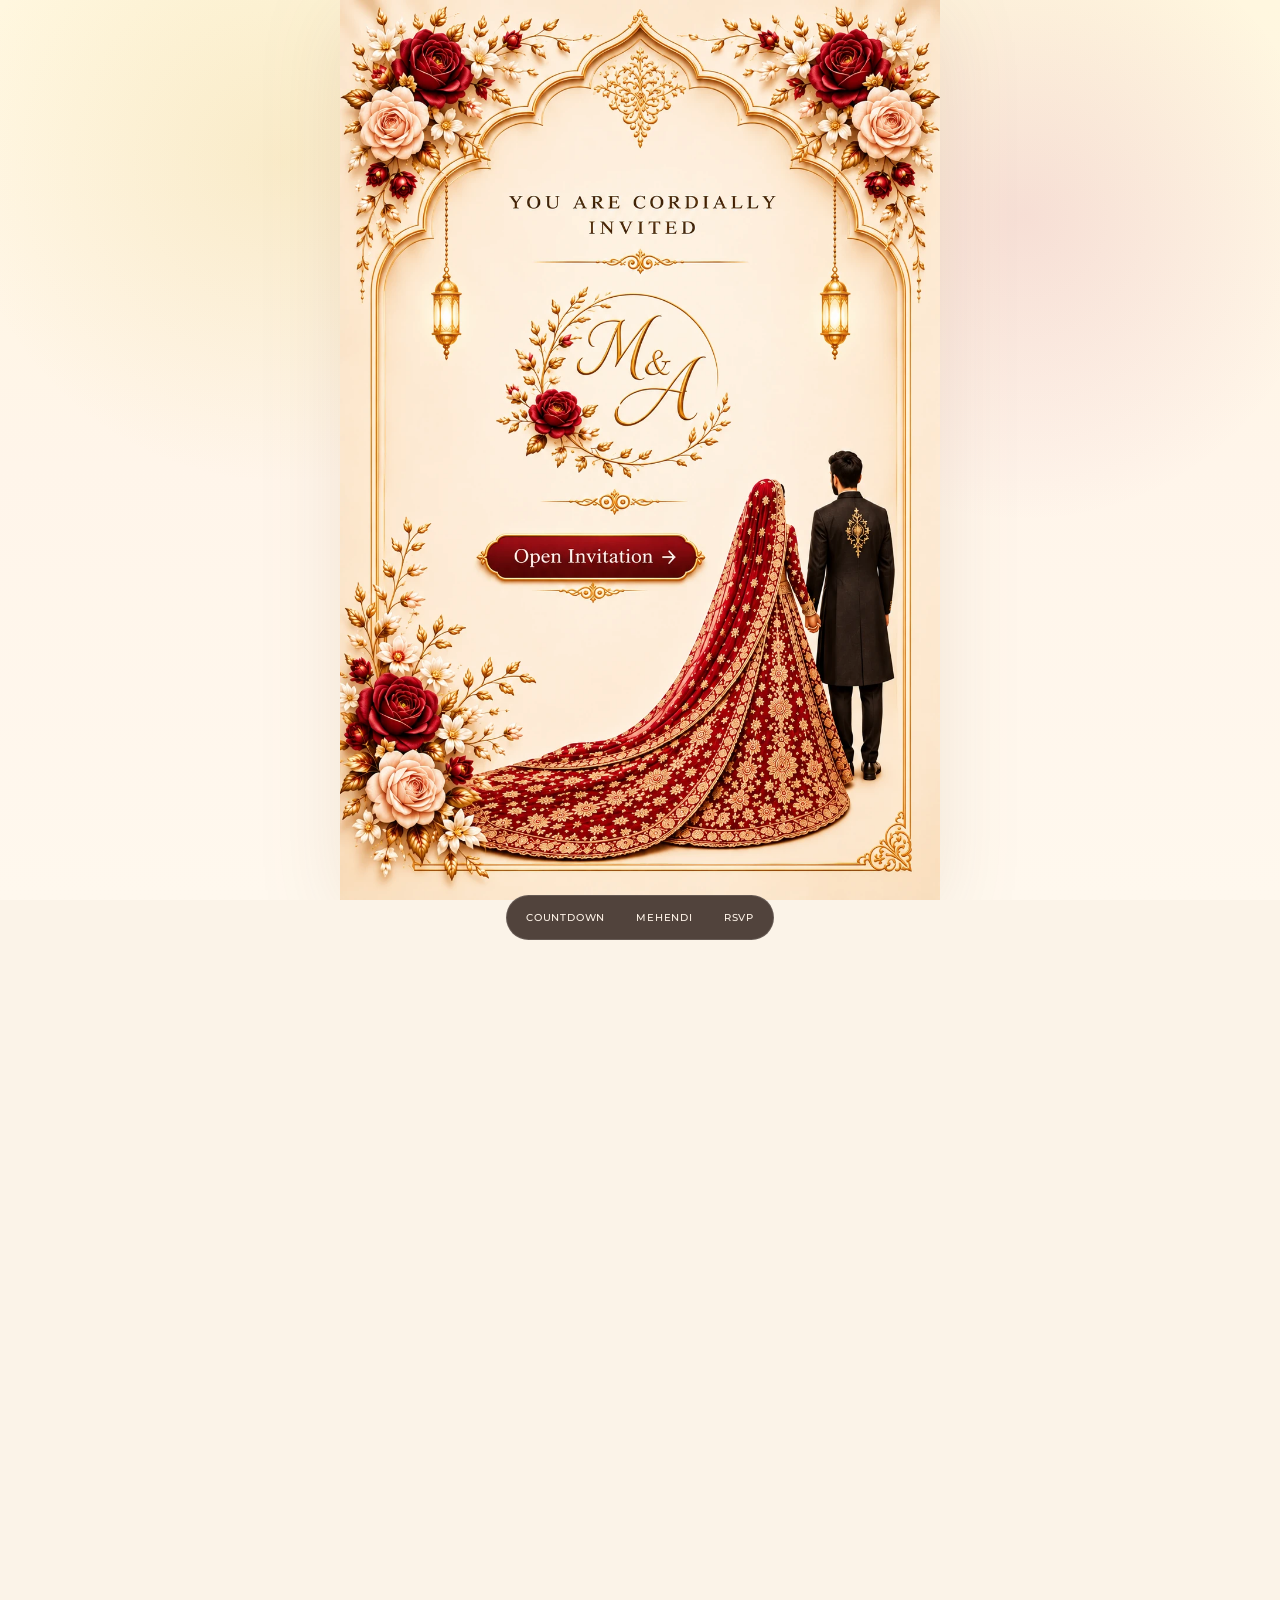
==== commit 7ea0c1f6: "Update mehendi.html" ====
--- a/mehendi.html
+++ b/mehendi.html
@@ -32,8 +32,9 @@
 <section class="invitation-paper reveal" id="reception-details" aria-label="Mehendi invitation">
 <div aria-hidden="true" class="paper-corner tl"></div><div aria-hidden="true" class="paper-corner tr"></div><div aria-hidden="true" class="paper-corner bl"></div><div aria-hidden="true" class="paper-corner br"></div>
 <div class="paper-content">
+          <div class="bismillah" dir="rtl" lang="ar">بِسْمِ اللَّهِ الرَّحْمَٰنِ الرَّحِيمِ</div>
 <div class="paper-ornament ornamental-rule" aria-hidden="true"><span></span></div>
-<div class="bismillah" dir="rtl" lang="ar">بِسْمِ اللَّهِ الرَّحْمَٰنِ الرَّحِيمِ</div>
+
 <p class="blessing-copy">By the Grace of Allah, Vasila-e-Panjatan Pak (A.S.), Janabe Abbas Alamdar (A.S.), Eternal blessings of Maulaya Nooruddin Saheb (R.A.) &amp; Al Hayyul Muqaddas Syedna Mohammed Burhanuddin Saheb (R.A.) and dua of His Holiness Dr. Syedna Abu Jaffar us Sadiq Ali Qadar Mufaddal Saifuddin (T.U.S.)</p>
 <div class="gold-divider ornamental-rule" aria-hidden="true"><span></span></div>
 <p class="paper-kicker">With Blessings of</p><p class="family-lines">Late Kutubuddin Sulemanji Godiwala<br>Mrs. Mariam &amp; Late Mr. Taufiqhusain Savai</p>
@@ -42,8 +43,7 @@
 <h1 class="paper-title">Mehendi</h1>
 <p class="invite-phrase">of our beloved granddaughter &amp; daughter</p>
 <div class="paper-names"><span>Mehvash</span><b>&amp;</b><span>Aliqyaan</span></div>
-<p class="nickname">(Raju)</p>
-<p class="parents">S/o. Late Verabhararao &amp; Mrs. Varalakshmi Gudhe</p>
+
 <div class="gold-divider ornamental-rule" aria-hidden="true"><span></span></div>
 <p class="paper-kicker insha">Insha Allah</p>
 <div class="paper-date"><strong>Thursday, 17 December 2026</strong><span>10:30 AM onwards</span></div>
@@ -72,14 +72,15 @@
 <section class="rsvp-section reveal" id="rsvp">
 <div aria-hidden="true" class="card-corner tl"></div><div aria-hidden="true" class="card-corner tr"></div><div aria-hidden="true" class="card-corner bl"></div><div aria-hidden="true" class="card-corner br"></div>
 <div class="rsvp-card">
-<div class="rsvp-ornament ornamental-rule" aria-hidden="true"><span></span></div>
+
 <p class="kicker">Kindly Respond</p>
 <h2>RSVP</h2>
+          <div class="rsvp-ornament ornamental-rule" aria-hidden="true"><span></span></div>
 <p class="rsvp-copy">
           We would be delighted to celebrate with you. Please let us know if you will be joining us.
         </p>
 <button class="royal-action royal-action-button" id="rsvpOpen" type="button"><span class="action-icon" aria-hidden="true"><svg viewBox="0 0 24 24"><rect x="2" y="5" width="20" height="14" rx="2"/><path d="m3 7 9 7 9-7"/></svg></span> RSVP Now <span aria-hidden="true">›</span></button>
-<p class="rsvp-contact"><span class="rsvp-contact-label">R.S.V.P.</span>Mrs. Tasneem &amp; Mr. Firoz Godiwala<br><a href="tel:+919821693838">98216 93838</a> · <a href="tel:+919821893838">98218 93838</a></p>
+<p class="rsvp-contact"><span class="rsvp-contact-label"></span>Mrs. Tasneem &amp; Mr. Firoz Godiwala<br><a href="tel:+919821693838">98216 93838</a> · <a href="tel:+919821893838">98218 93838</a></p>
 </div>
 </section>
 </main>
@@ -106,4 +107,4 @@
 <button class="royal-action royal-action-button submit-rsvp" type="submit"><span class="action-icon" aria-hidden="true"><svg viewBox="0 0 24 24"><path d="m22 2-7 20-4-9-9-4Z"/><path d="M22 2 11 13"/></svg></span> <span id="submitLabel">Send RSVP</span></button>
 <p id="rsvpStatus" role="status" aria-live="polite"></p>
 </form><p class="local-note" id="rsvpModeNote"></p></div></div>
-<script src="js/config.js"></script><script src="js/rsvp.js"></script></body></html>+<script src="js/config.js"></script><script src="js/rsvp.js"></script></body></html>
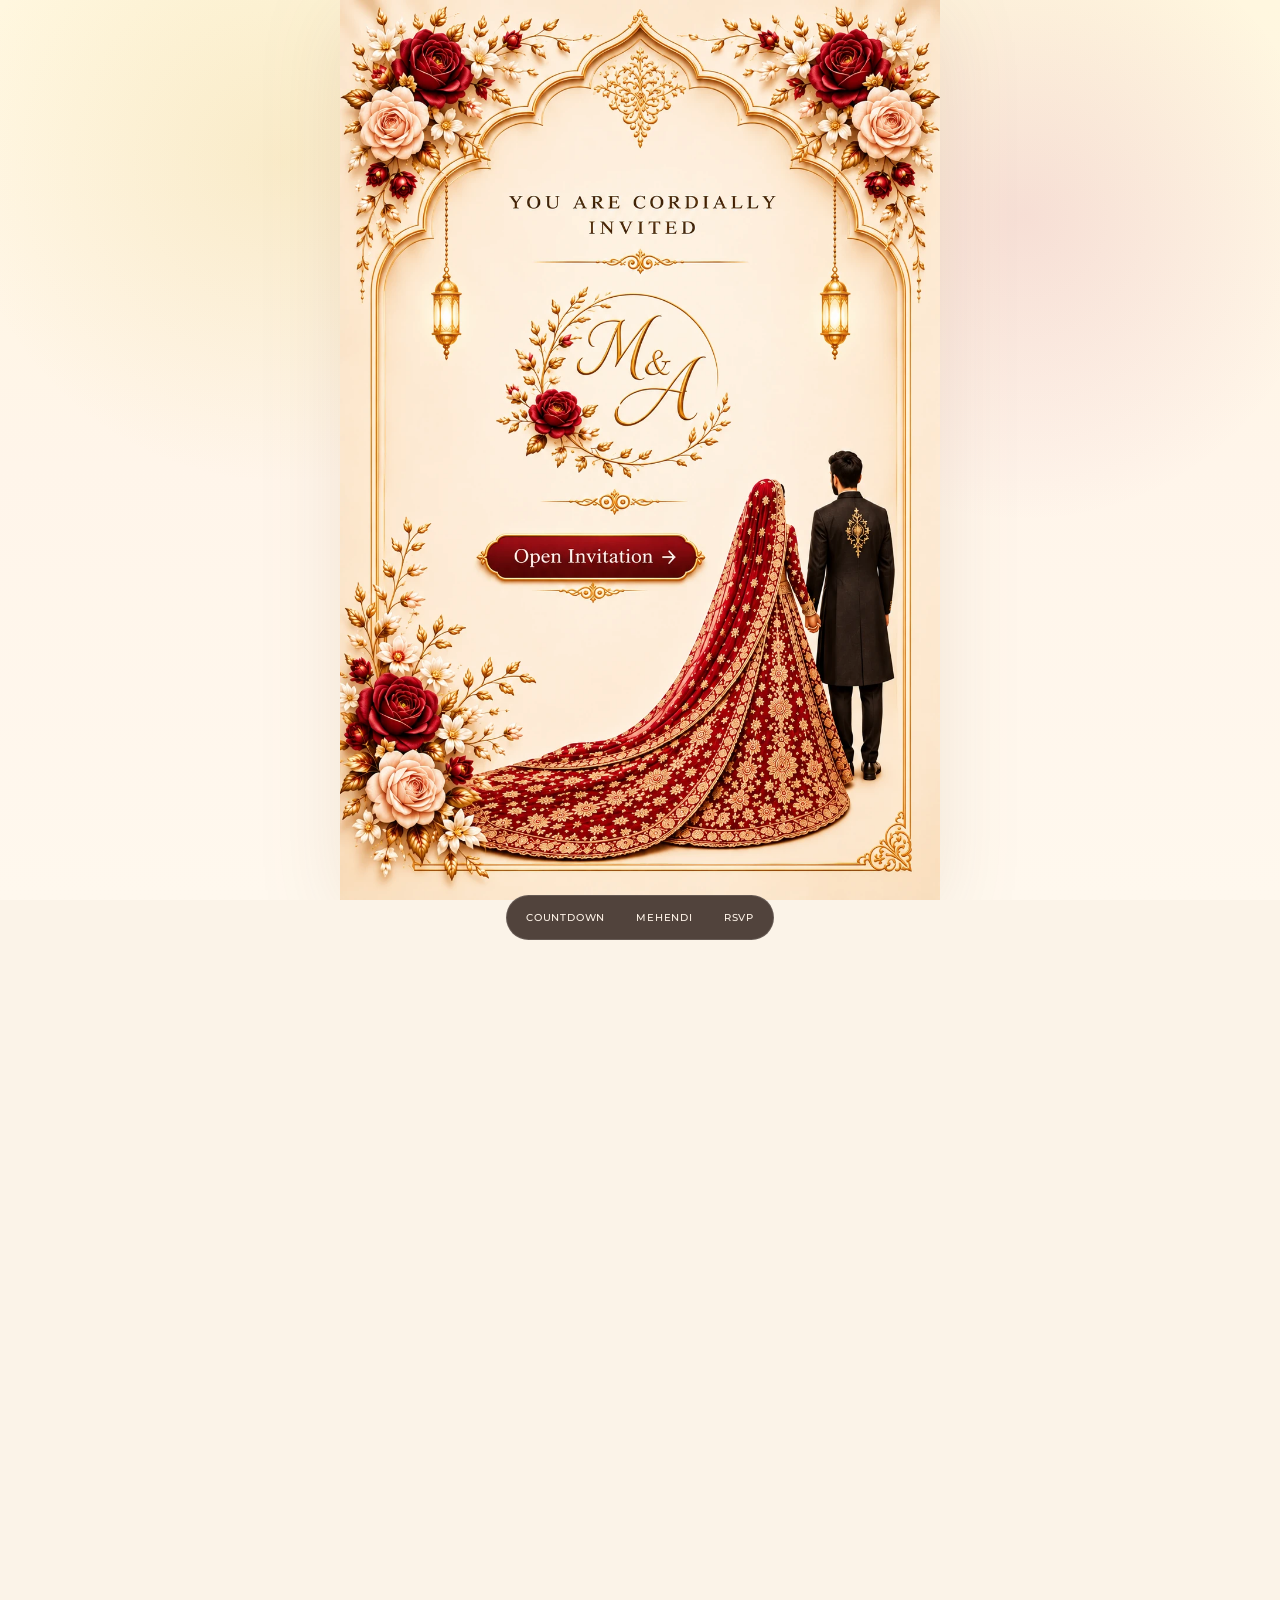
==== commit be4eb4c5: "Update mehendi.html" ====
--- a/mehendi.html
+++ b/mehendi.html
@@ -42,7 +42,8 @@
 <p class="invite-phrase">request the pleasure of your company to celebrate the</p>
 <h1 class="paper-title">Mehendi</h1>
 <p class="invite-phrase">of our beloved granddaughter &amp; daughter</p>
-<div class="paper-names"><span>Mehvash</span><b>&amp;</b><span>Aliqyaan</span></div>
+<div class="paper-names"><span>Mehvash</span><b>   <b>&amp;</b> </b><span>Aliqyaan (Raju)</span></div>
+<p class="invite-phrase">s/o Veeradbhara Rao (Late) &amp; Varalakshmi Gudhe</p>
 
 <div class="gold-divider ornamental-rule" aria-hidden="true"><span></span></div>
 <p class="paper-kicker insha">Insha Allah</p>
--- a/css/style.css
+++ b/css/style.css
@@ -996,7 +996,6 @@
 .rsvp-dialog .guest-counts{display:grid;grid-template-columns:1fr 1fr;gap:12px}
 .rsvp-dialog .guest-counts label{min-width:0}
 .rsvp-dialog .count-hint{margin:-4px 0 0;font:400 12px/1.4 Montserrat,sans-serif;color:#775b47;text-align:left}
-/* Mehvash & Raju card: monogram and quote */
-.paper-monogram{display:flex;justify-content:center;align-items:flex-end;gap:0;margin:4px auto 10px;font:400 clamp(54px,11vw,78px)/1 'Great Vibes','Cormorant Garamond',cursive;color:#7e0f2b}
-.paper-monogram span:last-child{margin-left:-.18em;transform:translateY(.22em);color:#b8862f}
+/* Mehvash & Raju card: M&R logo and quote */
+.invitation-paper .paper-monogram-logo{display:block;width:clamp(150px,42vw,230px);height:auto;margin:2px auto 8px}
 .invitation-paper .wedding-quote{max-width:520px;margin:6px auto 4px;font:italic 500 clamp(17px,2.4vw,21px)/1.5 'Cormorant Garamond',serif;color:#5e4637}
